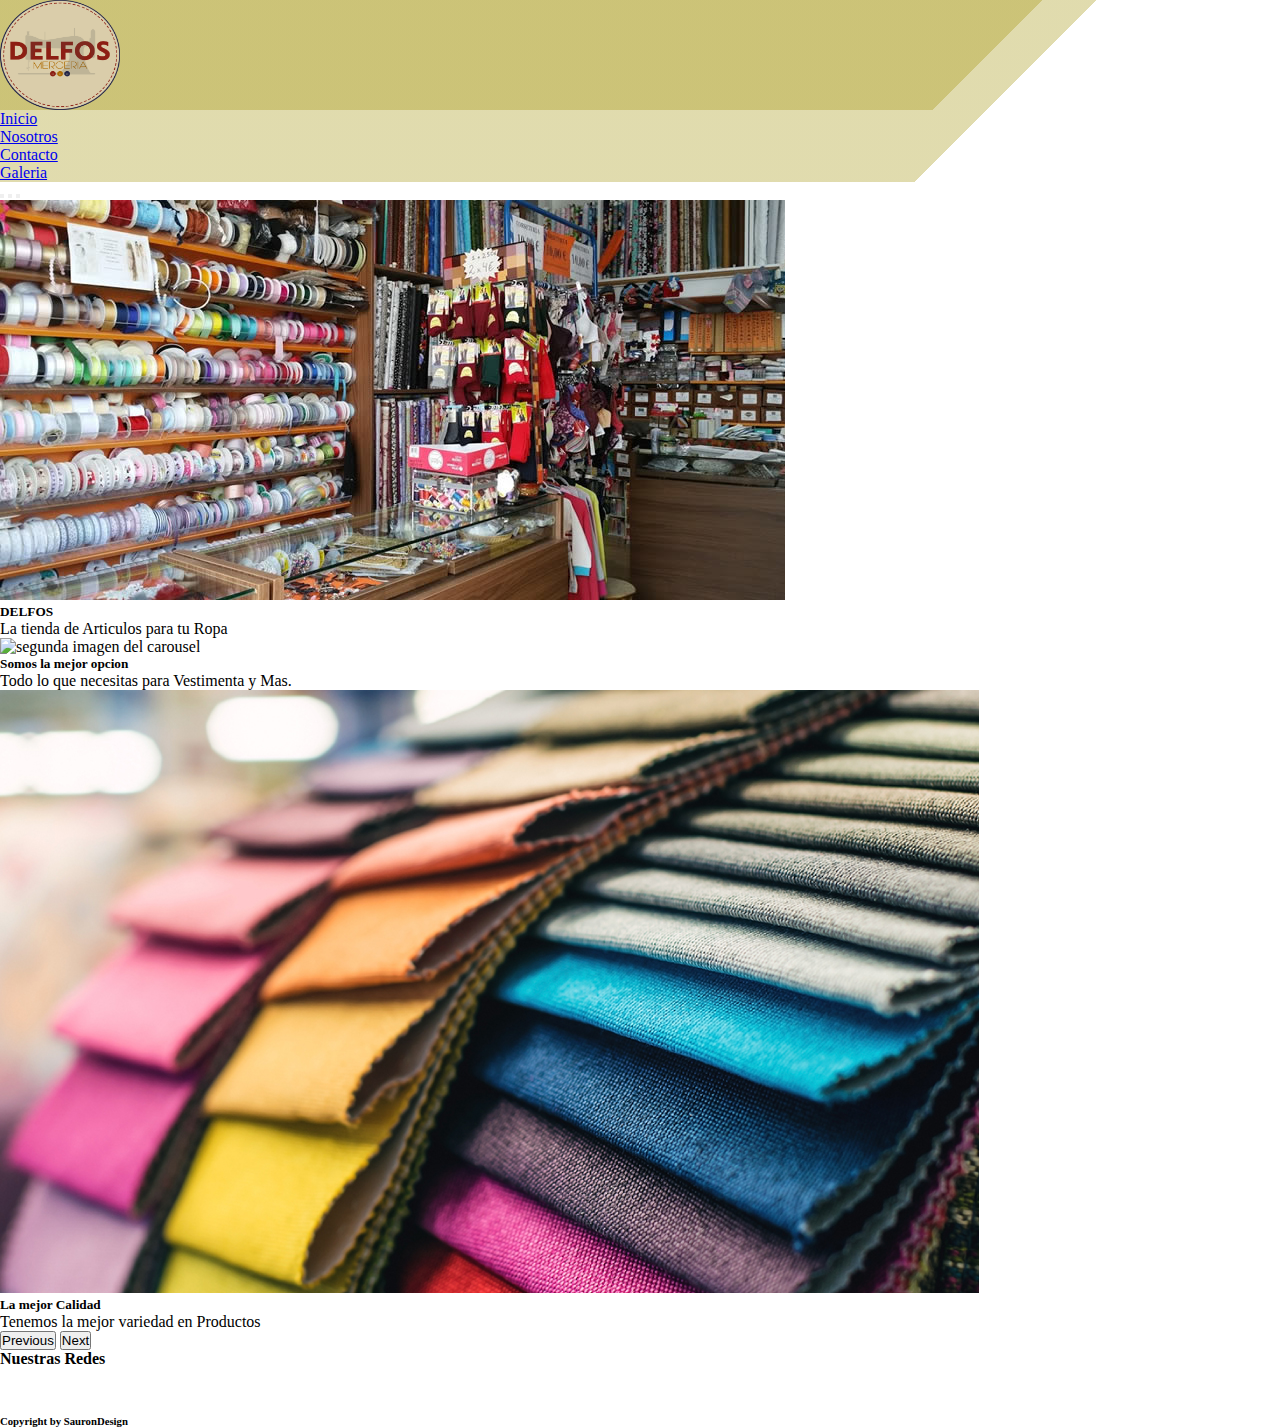
==== index.html @ e389eb1c "nuevo proyecto merceria" ====
<!DOCTYPE html>
<html lang="es">

<head>
    <meta charset="UTF-8">
    <meta http-equiv="X-UA-Compatible" content="IE=edge">
    <meta name="viewport" content="width=device-width, initial-scale=1.0">
    <link rel="stylesheet" href="https://cdnjs.cloudflare.com/ajax/libs/font-awesome/6.1.0/css/all.min.css" integrity="sha512-10/jx2EXwxxWqCLX/hHth/vu2KY3jCF70dCQB8TSgNjbCVAC/8vai53GfMDrO2Emgwccf2pJqxct9ehpzG+MTw==" crossorigin="anonymous" referrerpolicy="no-referrer"
    />
    <link href="https://cdn.jsdelivr.net/npm/bootstrap@5.1.3/dist/css/bootstrap.min.css" rel="stylesheet" integrity="sha384-1BmE4kWBq78iYhFldvKuhfTAU6auU8tT94WrHftjDbrCEXSU1oBoqyl2QvZ6jIW3" crossorigin="anonymous">
    <!-- LINK DE CSS -->
    <link rel="stylesheet" href="./Style.css/styles.css">
    <link rel="stylesheet" href="./Style.css/reset.css">
    <title>Home</title>
</head>

<body>
    
         <header class="container-fluid">
            
            <nav class="navbar navbar-expand-lg">
                <div class="container-fluid">
                        <img class="logonegocio" src="./images/logoDelfos.png" alt="logoNegocio"/>
                    </div>
                <div class="collapse navbar-collapse" id="navbarNav">
                    <ul class="navbar-nav">
                        <li class="nav-item">
                            <a class="nav-link active" aria-current="page" href="index.html">Inicio</a>
                        </li>
                        <li class="nav-item">
                            <a class="nav-link" href="./pages/nosotros.html">Nosotros</a>
                        </li>
                        <li class="nav-item">
                            <a class="nav-link" href="../pages/contacto.html">Contacto</a>
                        </li>
                        <li class="nav-item">
                            <a class="nav-link" href="../pages/galeria.html">Galeria</a>
                        </li>
                     </ul>
                </div>
            </div>
        </nav>
    </header>

    <main class="carousel-principal">

        <div id="carouselExampleCaptions" class="carousel slide" data-bs-ride="false">
            <div class="carousel-indicators">
                <button type="button" data-bs-target="#carouselExampleCaptions" data-bs-slide-to="0" class="active" aria-current="true" aria-label="Slide 1"></button>
                <button type="button" data-bs-target="#carouselExampleCaptions" data-bs-slide-to="1" aria-label="Slide 2"></button>
                <button type="button" data-bs-target="#carouselExampleCaptions" data-bs-slide-to="2" aria-label="Slide 3"></button>
            </div>
            <div class="carousel-inner">

                <div class="carousel-item active">
                    <img src="./images/merceria interior.jpg" class="d-block w-100" alt="primera imagen del carousel">
                    <div class="carousel-caption d-none d-md-block">
                        <h5>DELFOS</h5>
                        <p>La tienda de Articulos para tu Ropa</p>
                    </div>
                </div>

                <div class="carousel-item">
                    <img src="./images/various-colour-threads.jpg" class="d-block w-100" alt="segunda imagen del carousel">
                    <div class="carousel-caption d-none d-md-block">
                        <h5>Somos la mejor opcion</h5>
                        <p>Todo lo que necesitas para Vestimenta y Mas.</p>
                    </div>
                </div>

                <div class="carousel-item">
                    <img src="./images/telas.jpg" class="d-block w-100" alt="tercera imagen del carousel">
                    <div class="carousel-caption d-none d-md-block">
                        <h5>La mejor Calidad</h5>
                        <p>Tenemos la mejor variedad en Productos</p>
                    </div>
                </div>

            </div>
            <button class="carousel-control-prev" type="button" data-bs-target="#carouselExampleCaptions" data-bs-slide="prev">
              <span class="carousel-control-prev-icon" aria-hidden="true"></span>
              <span class="visually-hidden">Previous</span>
            </button>
            <button class="carousel-control-next" type="button" data-bs-target="#carouselExampleCaptions" data-bs-slide="next">
              <span class="carousel-control-next-icon" aria-hidden="true"></span>
              <span class="visually-hidden">Next</span>
            </button>
        </div>

    </main>


    <footer class="site-footer bg-dark text-white text-center p-2">
        <h4>Nuestras Redes</h4>
        <div class="iconos mt-2">
            <a href="https://wwww.facebook.com/merceria.delfos.79"><i class="fa-brands fa-facebook"></i></a>
            <a href="https://instagram.com/merceriadelfos?igshid=YmMyMTA2M2Y="><i class="fa-brands fa-instagram"></i></a>
            <a href="https://api.whatsapp.com/send?phone=541161079577&text=Hola!%Necesito%hacer%una%consulta"><i class="fa-brands fa-whatsapp"></i></a>
        </div>

        <h6>Copyright by SauronDesign</h6>
        
    </footer>


    <script src="https://cdn.jsdelivr.net/npm/bootstrap@5.1.3/dist/js/bootstrap.bundle.min.js" integrity="sha384-ka7Sk0Gln4gmtz2MlQnikT1wXgYsOg+OMhuP+IlRH9sENBO0LRn5q+8nbTov4+1p" crossorigin="anonymous"></script>
</body>

</html>
---- Style.css/styles.css ----
.nav-item a:hover {
  color: rgb(128, 39, 30);
  margin: 2px;
  font-weight: bolder;
  transform: scale(1.3);
  transition: ease-in-out .5s;
}


.logonegocio {
    display: flex;
    align-items: initial;
    justify-content:left;
    width: 120px;
    height: 110px;
  }

  .container-fluid{
    justify-content: space-between;
    background: linear-gradient(135deg, #a3940b55 75%, transparent 5%)
  }

  .carousel-inner img {
    max-height: 650px;
}

.foto{
  width: 350px;
  height: 340px;
}


.mapa{
  display: flex;
  justify-content:center;
  margin-left: 5px;
  margin-bottom: 50px;
  transition: all 1s;
}

.mapa :hover{
  transform: scale(1.10);
}

.tituloprincipal{
  text-decoration: underline;
  color: rgb(19, 1, 1) ;
  font-weight: border;
  margin-left: 3px;
}

.historia{
  margin-left: 5px;
}

.consultaUbicacion{
  display: flex;
  justify-content: center;
  text-decoration: underline;
  color: rgb(19, 1, 1) ;
  margin-left: 3px;
}

.formularioContacto{
  margin-left: 10px;
  margin-bottom: 5px;
}

.iconos a {
  text-decoration: none;
  color: rgb(218, 205, 170);
  font-size: 40px;
  margin: 8px;
}

.iconos a i:hover {
  color: rgb(175, 107, 0);
  transform: scale(1.5);
  transition: ease-in-out .5s;
}

.card{
  display: flex;
  flex-direction: row;
  justify-content:space-between;
  max-width: 250px;
  max-height: 250px;
  margin: 15px;
}

.costuras{
  display: flex;
  justify-content: center;
  /* align-items: center; */
  border-radius: 20px;
  max-width: 350px;
  max-height: 350px;
  margin: 15px;
}

.instructivo{
  margin-left: 100px;
  text-decoration: none;
}
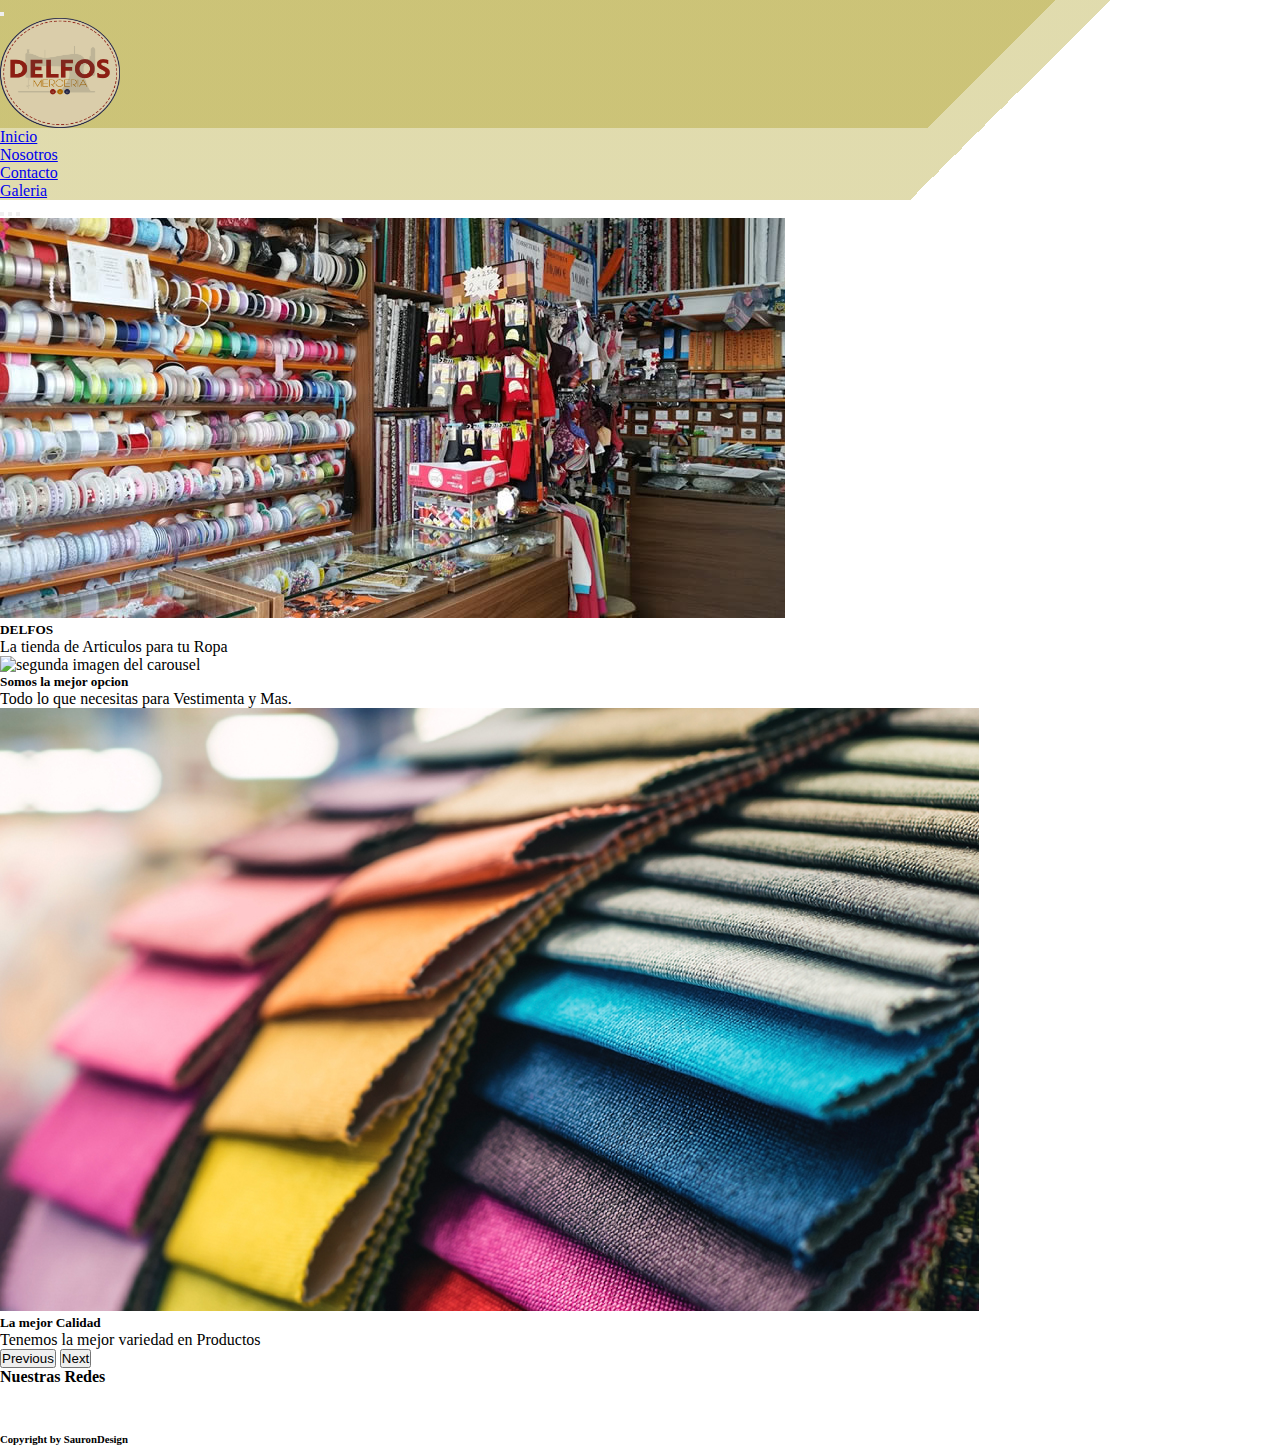
==== commit a650c04e: "modifique htmls" ====
--- a/index.html
+++ b/index.html
@@ -17,11 +17,13 @@
 <body>
     
          <header class="container-fluid">
-            
             <nav class="navbar navbar-expand-lg">
                 <div class="container-fluid">
-                        <img class="logonegocio" src="./images/logoDelfos.png" alt="logoNegocio"/>
-                    </div>
+                    <button class="navbar-toggler" type="button" data-bs-toggle="collapse" data-bs-target="#navbarNav" aria-controls="navbarNav" aria-expanded="false" aria-label="Toggle navigation">
+                        <span class="navbar-toggler-icon"></span>
+                      </button>
+                    <img class="logonegocio" src="../images/logoDelfos.png" alt="logoNegocio"/>
+                </div>
                 <div class="collapse navbar-collapse" id="navbarNav">
                     <ul class="navbar-nav">
                         <li class="nav-item">
@@ -93,9 +95,9 @@
     <footer class="site-footer bg-dark text-white text-center p-2">
         <h4>Nuestras Redes</h4>
         <div class="iconos mt-2">
-            <a href="https://wwww.facebook.com/merceria.delfos.79"><i class="fa-brands fa-facebook"></i></a>
-            <a href="https://instagram.com/merceriadelfos?igshid=YmMyMTA2M2Y="><i class="fa-brands fa-instagram"></i></a>
-            <a href="https://api.whatsapp.com/send?phone=541161079577&text=Hola!%Necesito%hacer%una%consulta"><i class="fa-brands fa-whatsapp"></i></a>
+            <a href="https://wwww.facebook.com/merceria.delfos.79" target="_blank"><i class="fa-brands fa-facebook"></i></a>
+            <a href="https://instagram.com/merceriadelfos?igshid=YmMyMTA2M2Y=" target="_blank"><i class="fa-brands fa-instagram"></i></a>
+            <a href="https://api.whatsapp.com/send?phone=541161079577&text=Hola!%Necesito%hacer%una%consulta" target="_blank"><i class="fa-brands fa-whatsapp"></i></a>
         </div>
 
         <h6>Copyright by SauronDesign</h6>
--- a/Style.css/styles.css
+++ b/Style.css/styles.css
@@ -1,3 +1,6 @@
+.nav-item li a{
+  color: rgb(35, 38, 73) ;
+}
 
 .nav-item a:hover {
   color: rgb(128, 39, 30);
@@ -22,7 +25,9 @@
   }
 
   .carousel-inner img {
+    /* flex-direction: wrap ; */
     max-height: 650px;
+    /* width: 100% ; */
 }
 
 .foto{
@@ -87,19 +92,21 @@
   max-width: 250px;
   max-height: 250px;
   margin: 15px;
+  margin-left: 150px;
 }
 
 .costuras{
   display: flex;
-  justify-content: center;
-  /* align-items: center; */
+  justify-content: space-between;
   border-radius: 20px;
   max-width: 350px;
   max-height: 350px;
   margin: 15px;
+  margin-left: 500px;
 }
 
 .instructivo{
   margin-left: 100px;
   text-decoration: none;
+  margin-left: 600px;
 }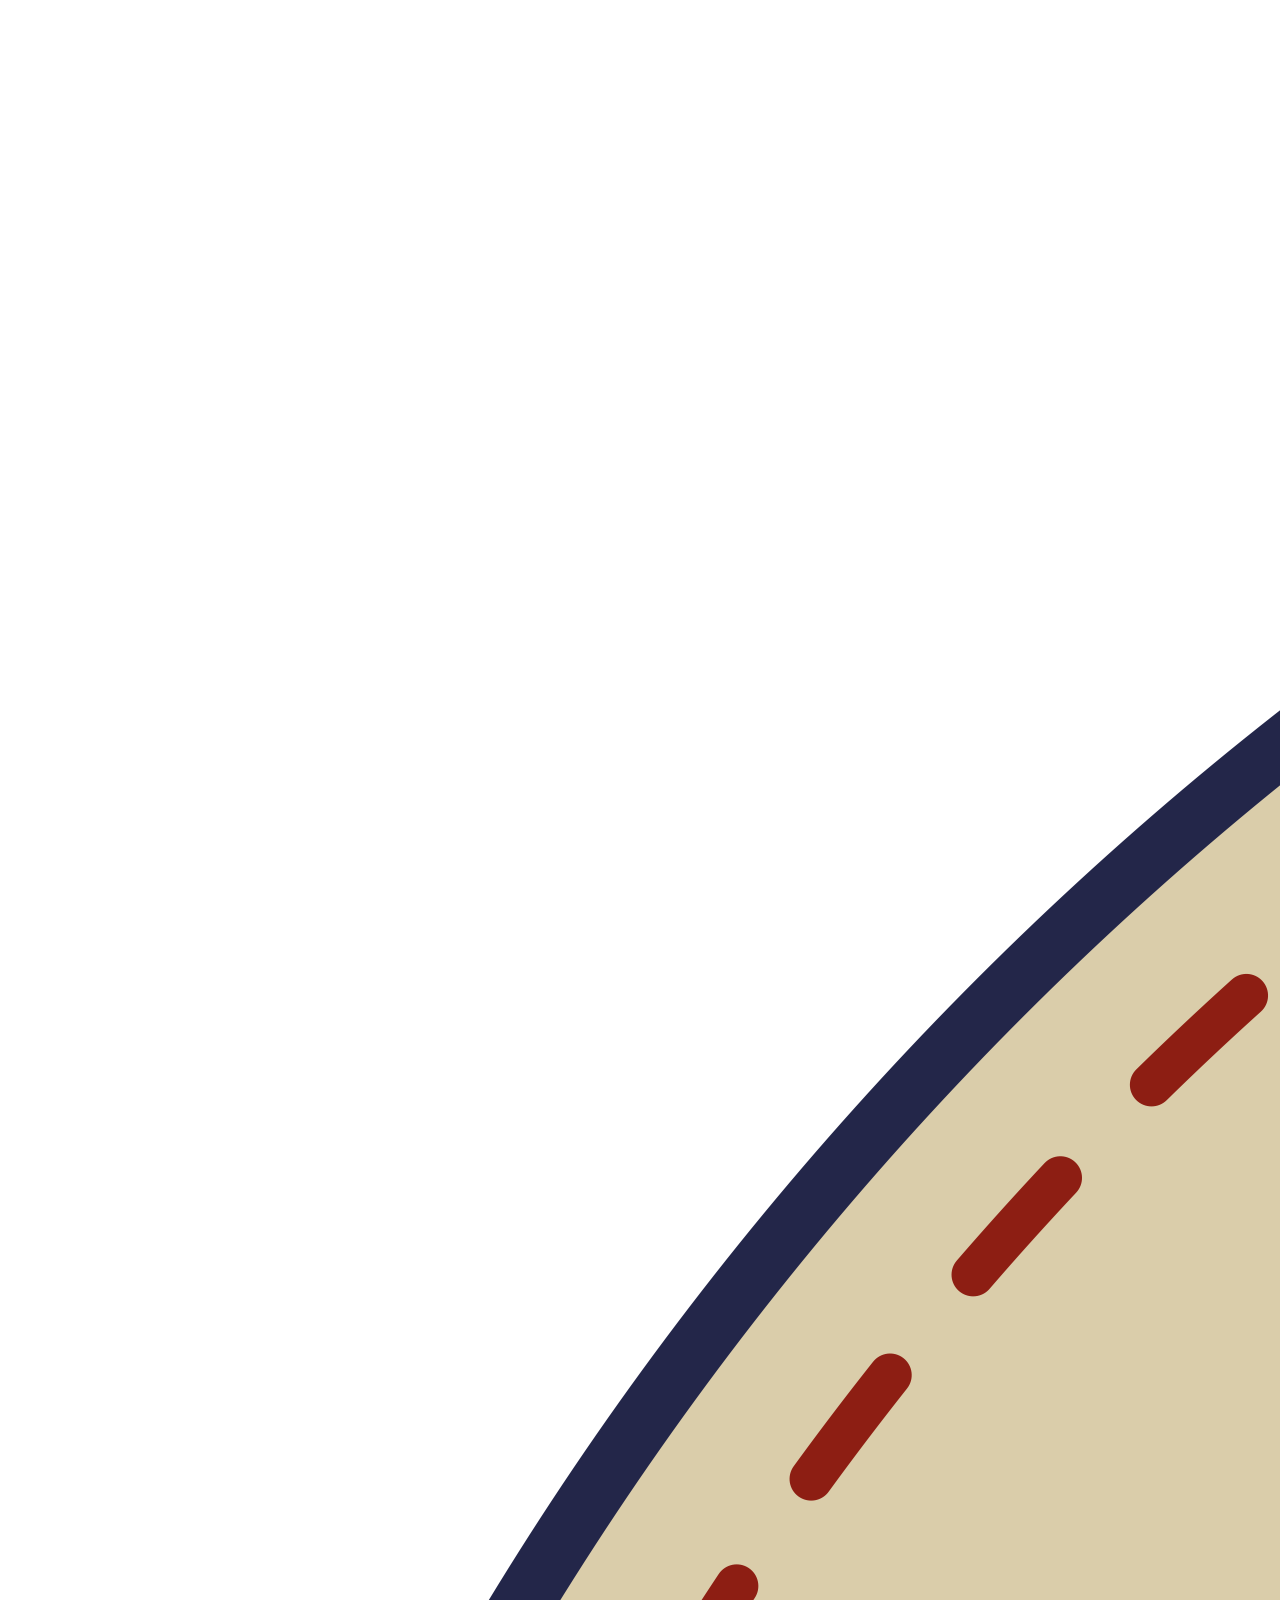
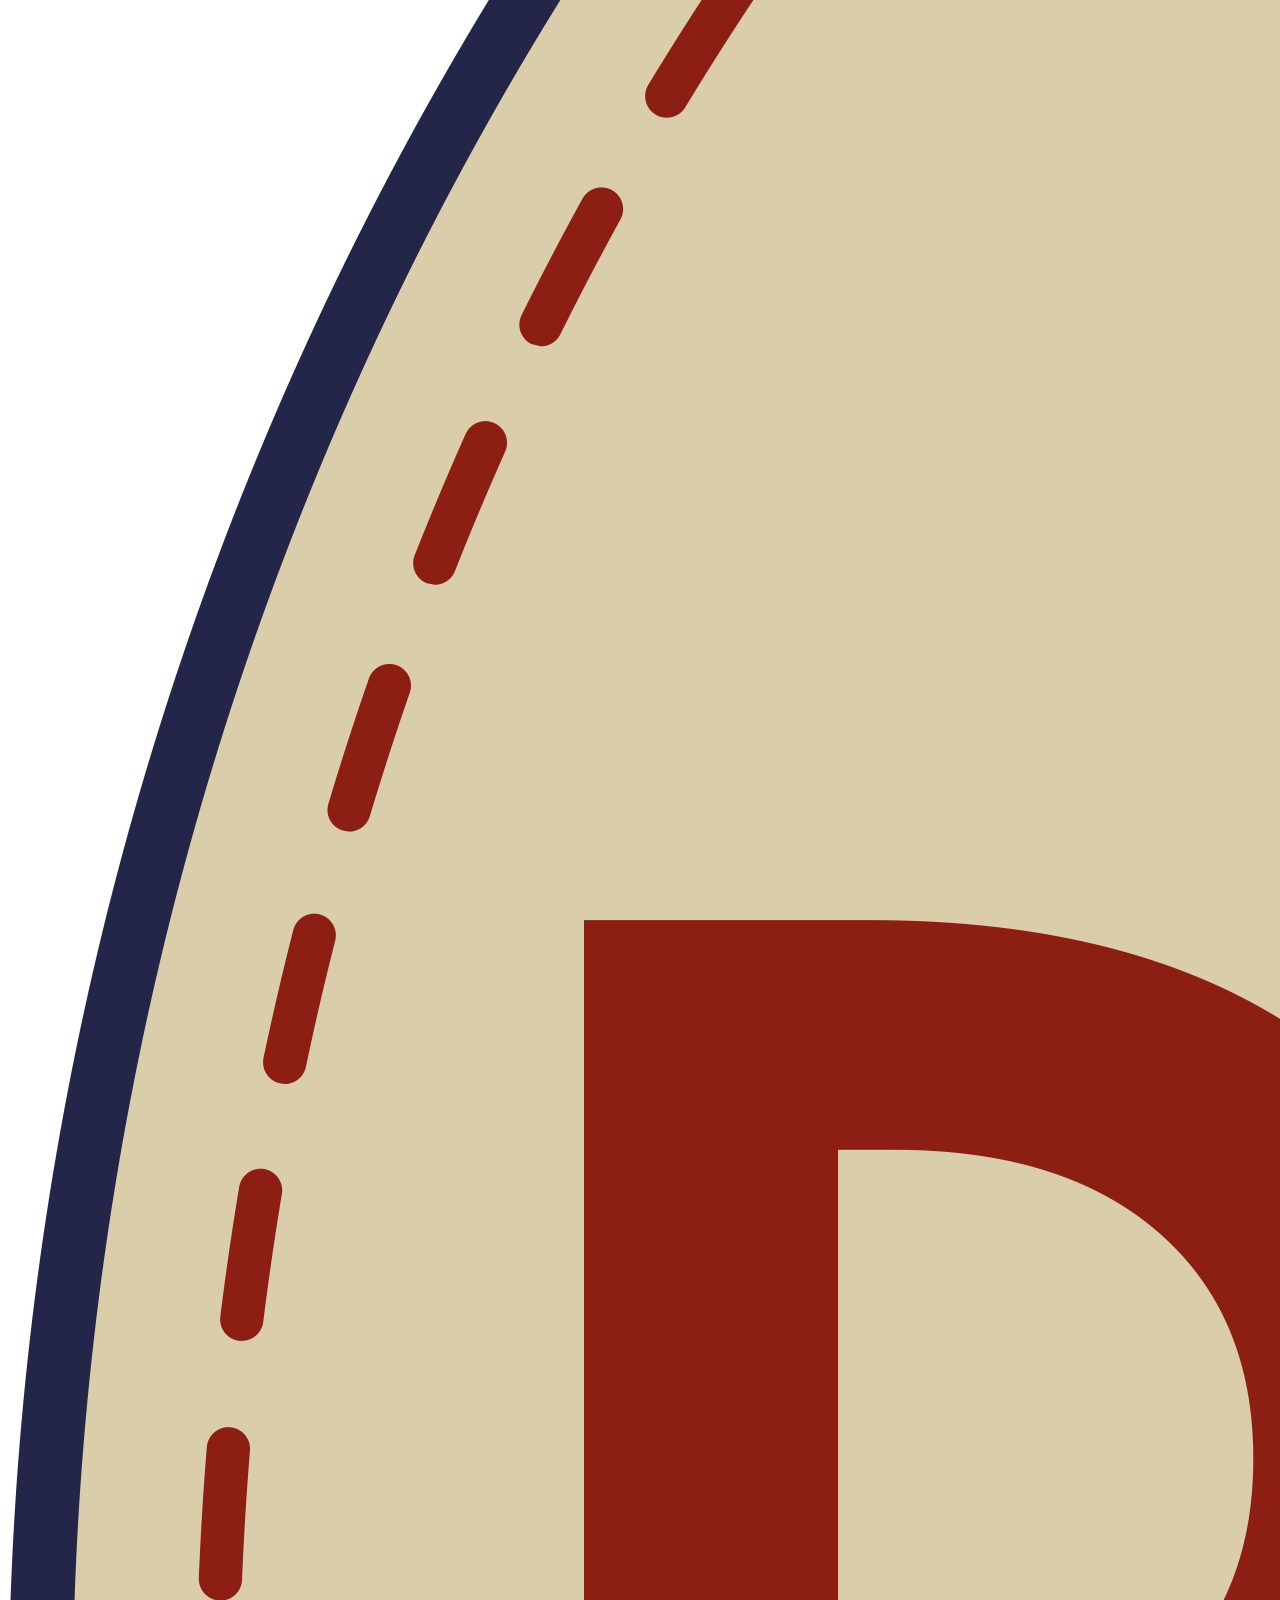
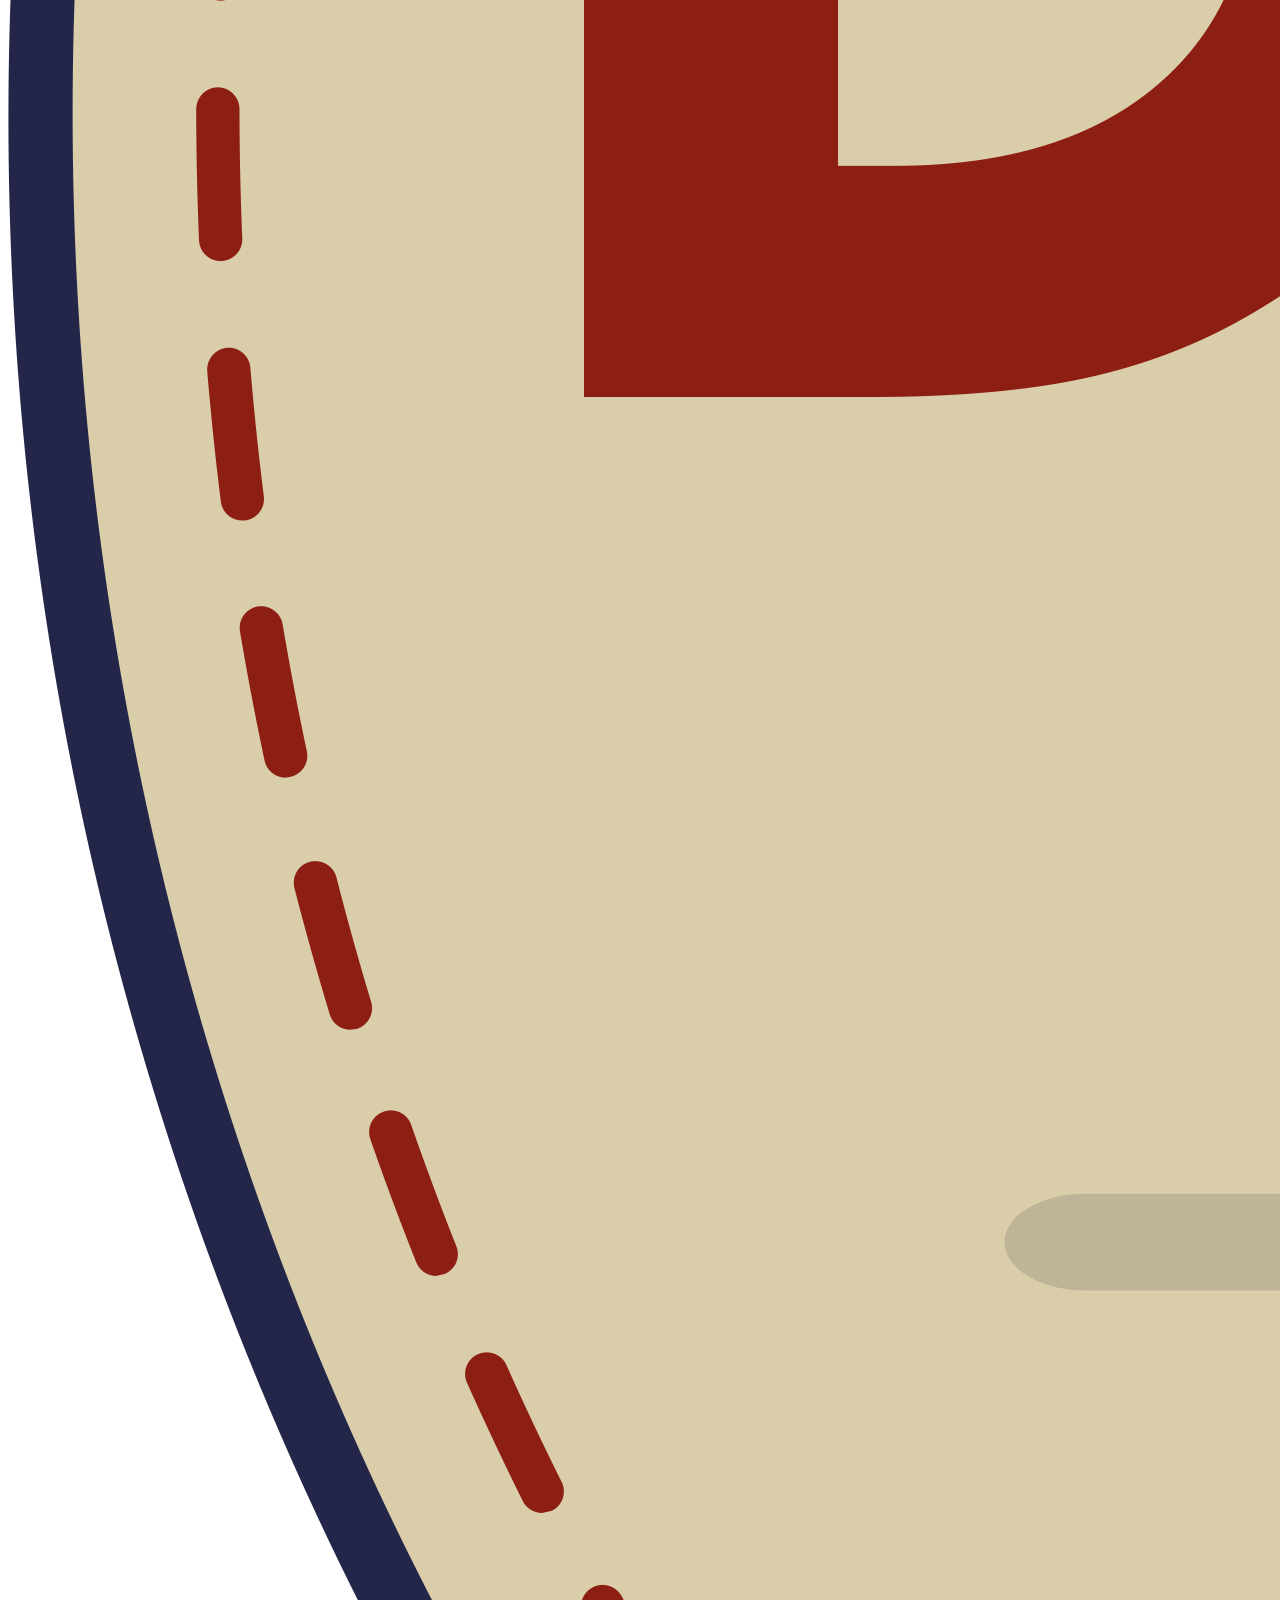
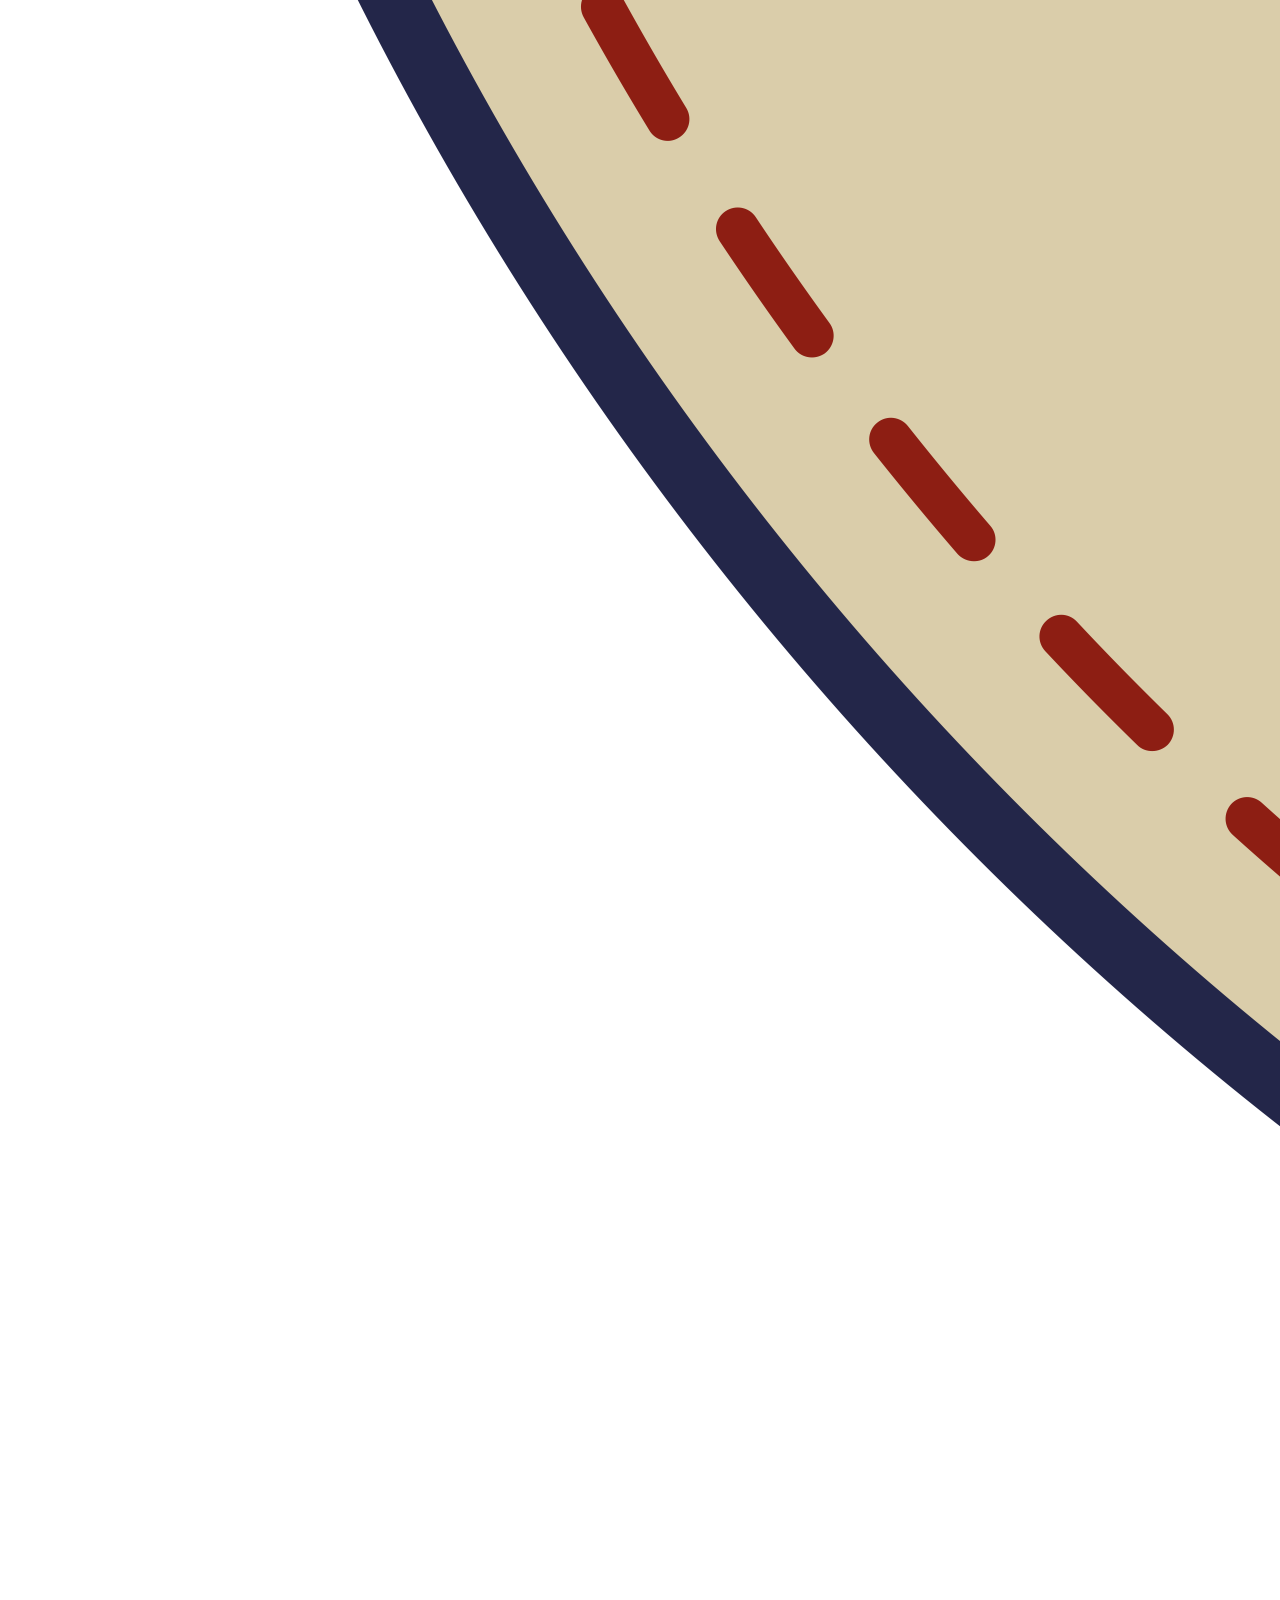
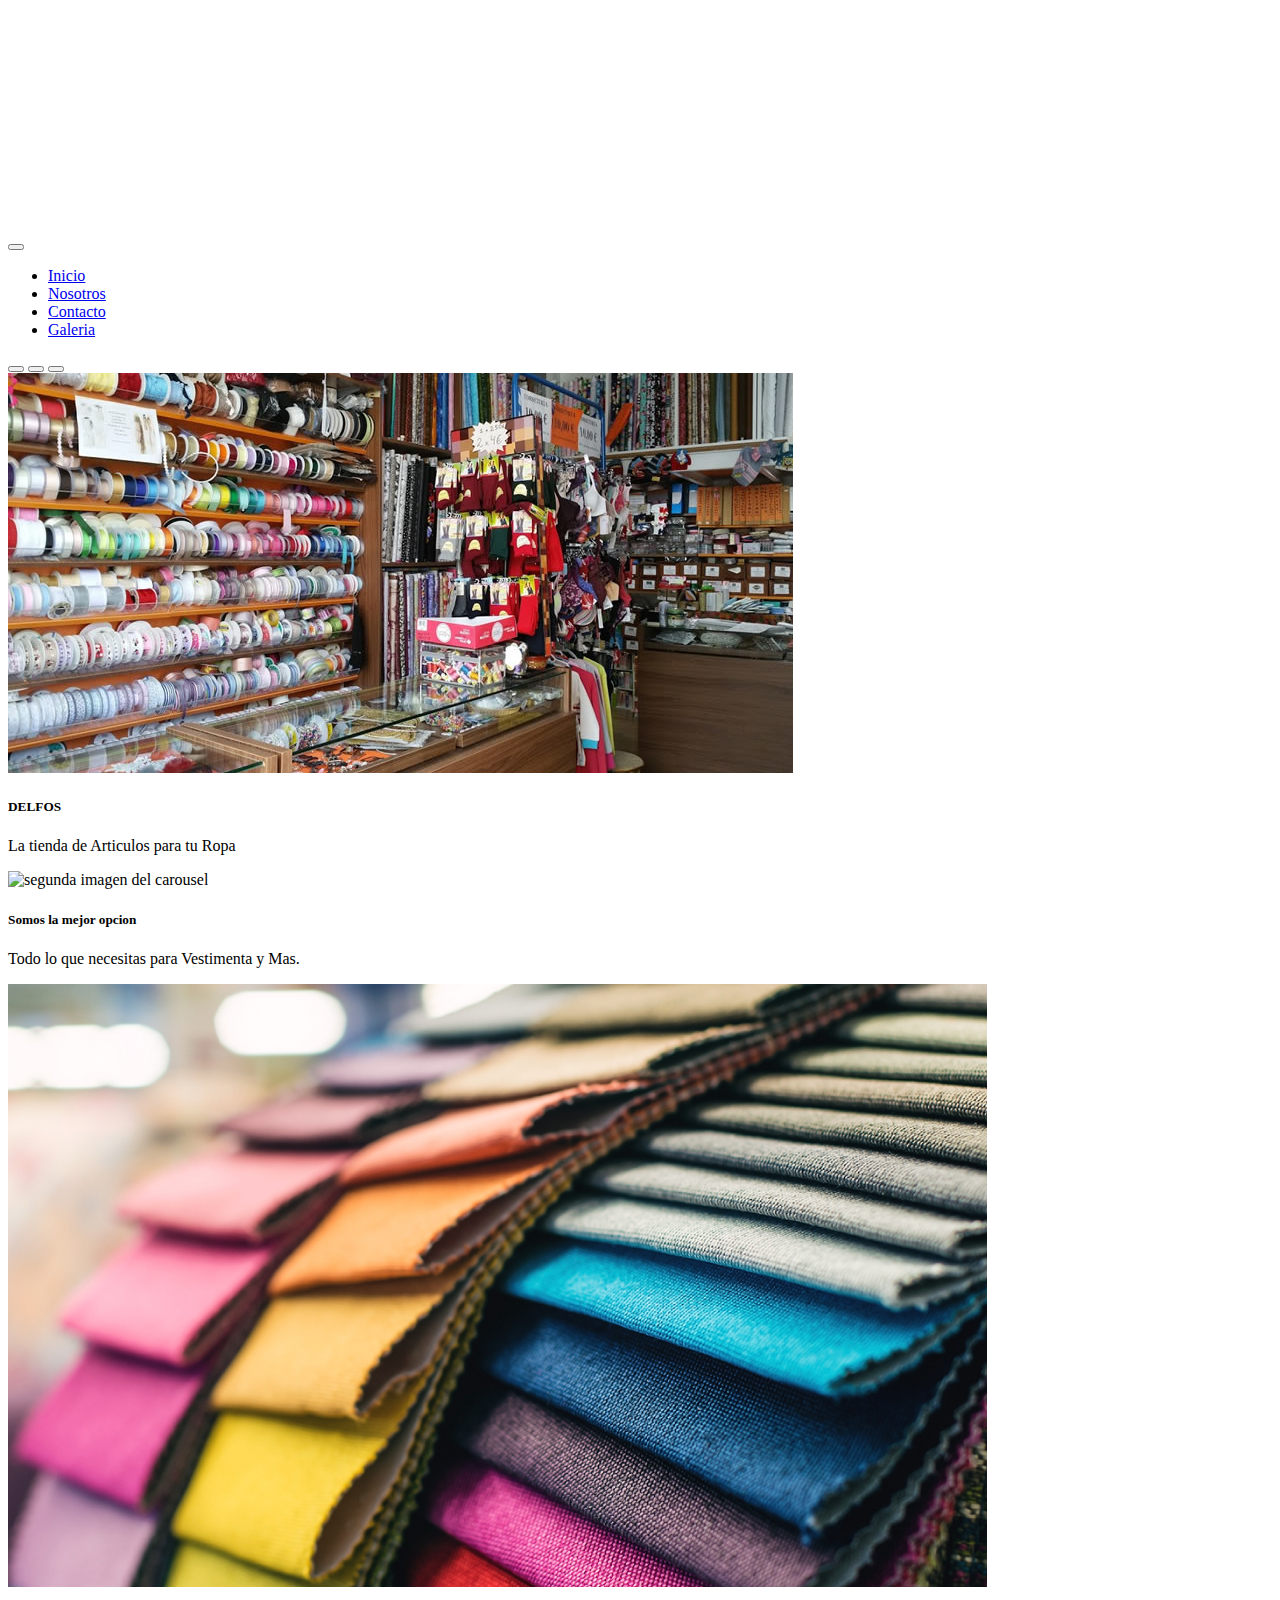
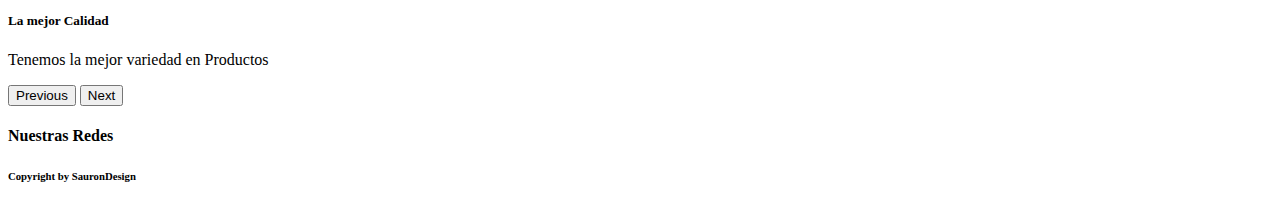
==== commit 339eae5d: "mejore el header para responsive" ====
--- a/index.html
+++ b/index.html
@@ -9,23 +9,21 @@
     />
     <link href="https://cdn.jsdelivr.net/npm/bootstrap@5.1.3/dist/css/bootstrap.min.css" rel="stylesheet" integrity="sha384-1BmE4kWBq78iYhFldvKuhfTAU6auU8tT94WrHftjDbrCEXSU1oBoqyl2QvZ6jIW3" crossorigin="anonymous">
     <!-- LINK DE CSS -->
-    <link rel="stylesheet" href="./Style.css/styles.css">
-    <link rel="stylesheet" href="./Style.css/reset.css">
+    <link rel="stylesheet" href="./style.css/styles.css">
+    <link rel="stylesheet" href="./style.css/reset.css">
     <title>Home</title>
 </head>
 
 <body>
-    
-         <header class="container-fluid">
-            <nav class="navbar navbar-expand-lg">
-                <div class="container-fluid">
-                    <button class="navbar-toggler" type="button" data-bs-toggle="collapse" data-bs-target="#navbarNav" aria-controls="navbarNav" aria-expanded="false" aria-label="Toggle navigation">
-                        <span class="navbar-toggler-icon"></span>
-                      </button>
-                    <img class="logonegocio" src="../images/logoDelfos.png" alt="logoNegocio"/>
-                </div>
+    <header class="container-fluid">
+        <nav class="navbar navbar-expand-lg">
+            <div class="container-fluid">
+                <a class="navbar-brand" href="../index.html"><img class="logonegocio" src="./images/logoDelfos.png"alt="Logo Delfos"></a>
+                <button class="navbar-toggler navbar-dark" type="button" data-bs-toggle="collapse" data-bs-target="#navbarNav" aria-controls="navbarNav" aria-expanded="false" aria-label="Toggle navigation">
+                    <span class="navbar-toggler-icon"></span>
+                </button>
                 <div class="collapse navbar-collapse" id="navbarNav">
-                    <ul class="navbar-nav">
+                    <ul class="navbar-nav ms-auto">
                         <li class="nav-item">
                             <a class="nav-link active" aria-current="page" href="index.html">Inicio</a>
                         </li>
